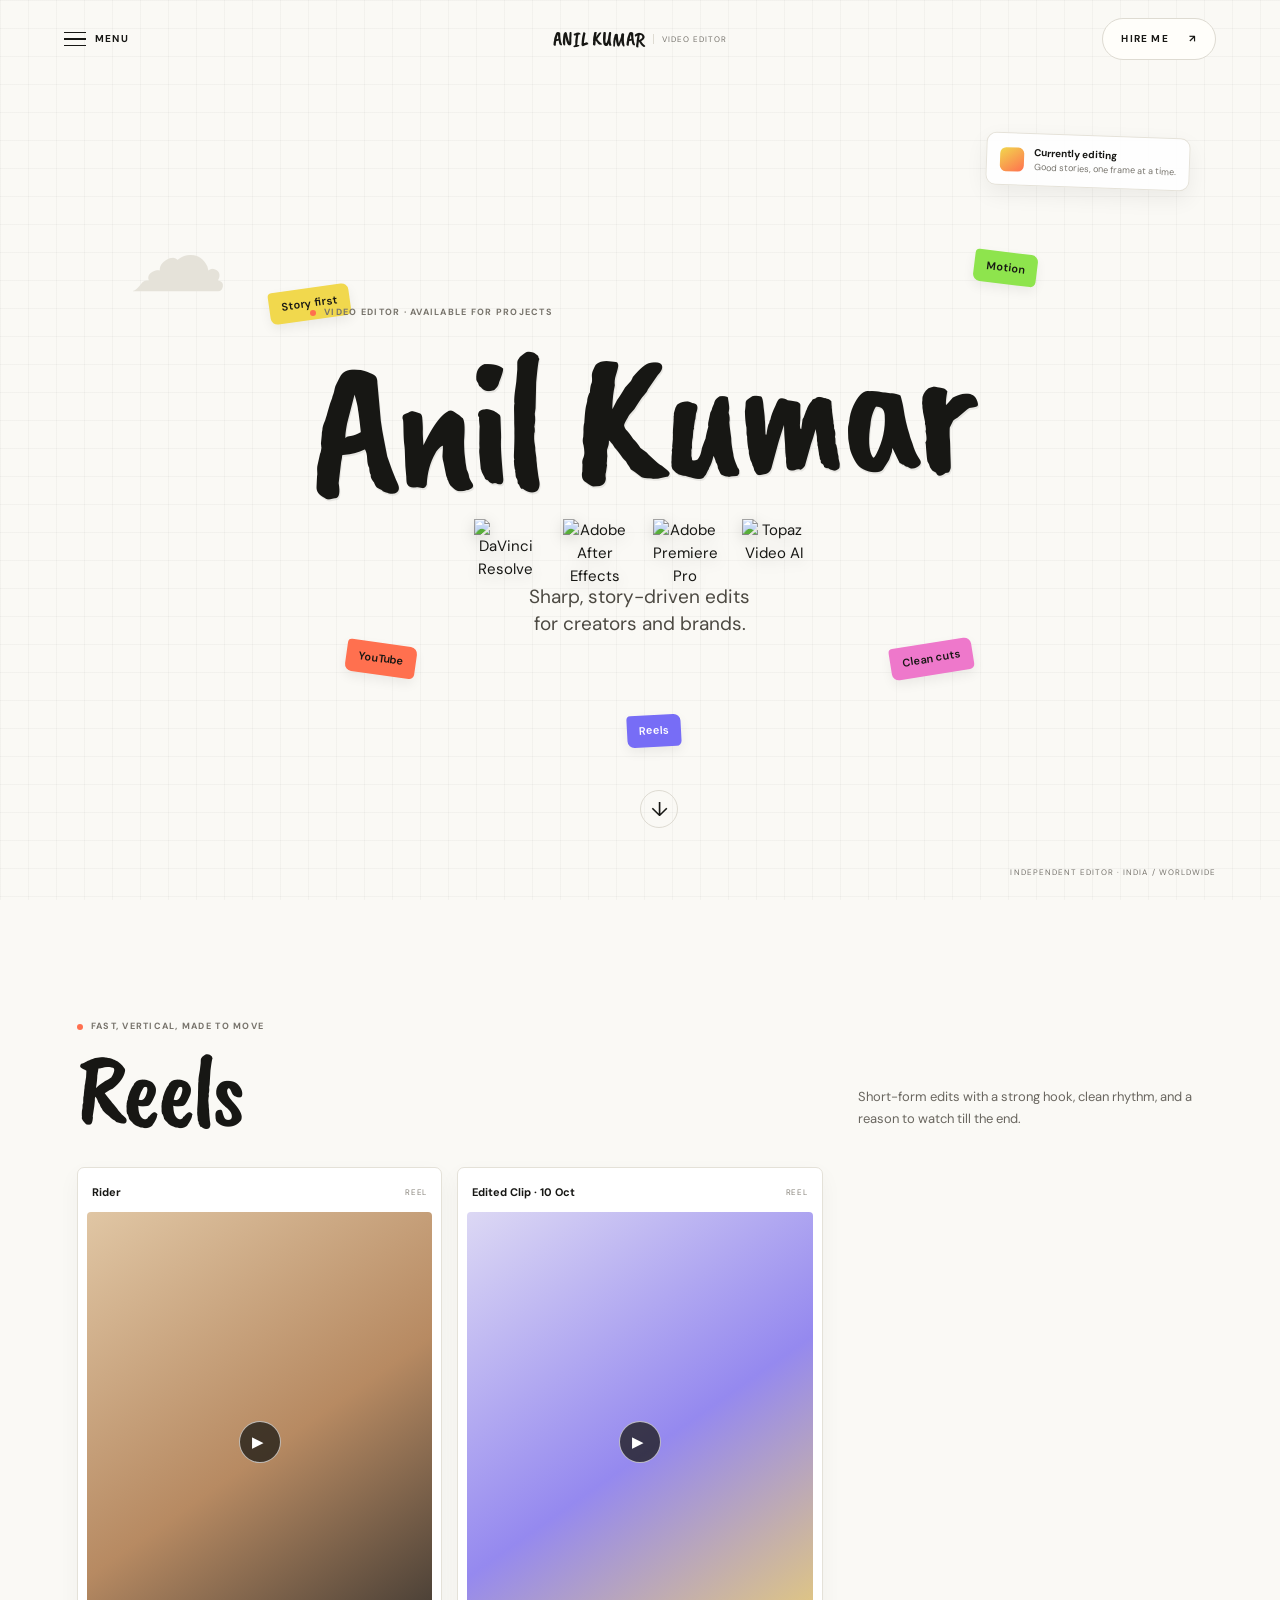
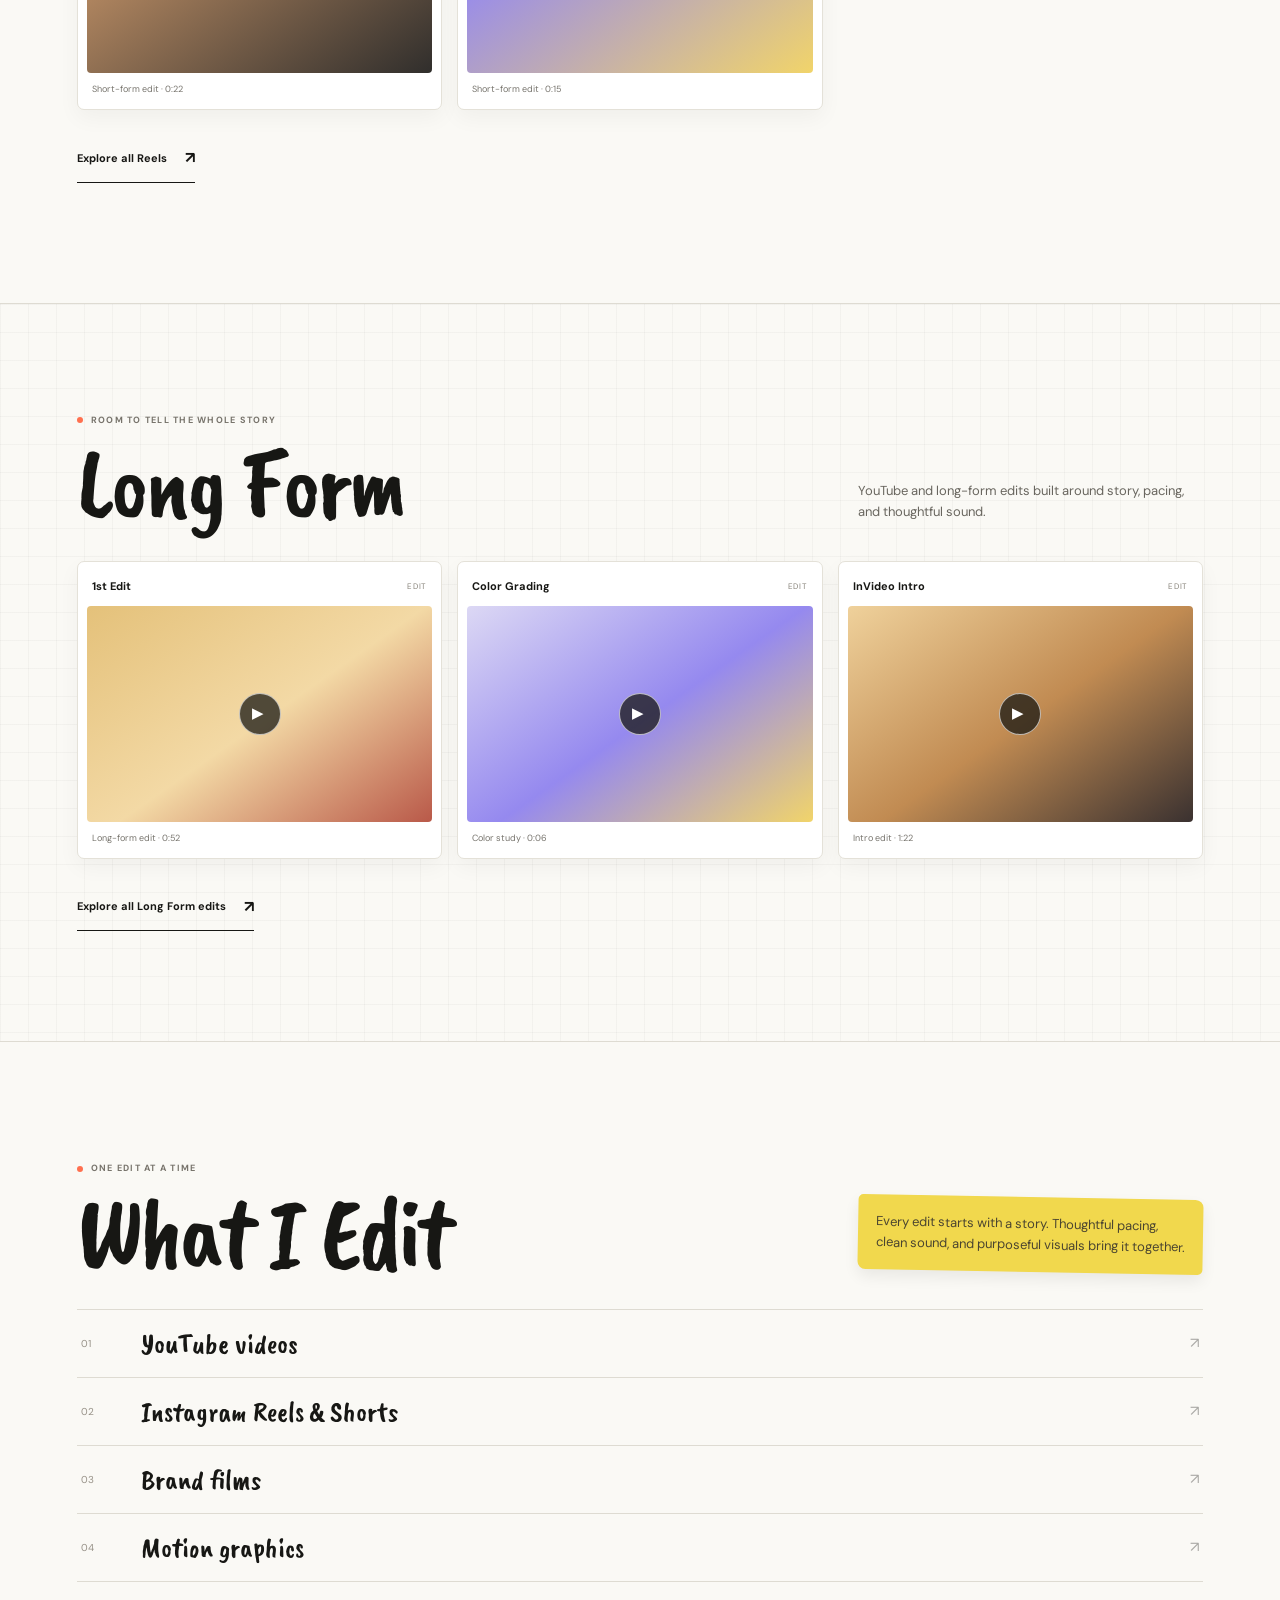
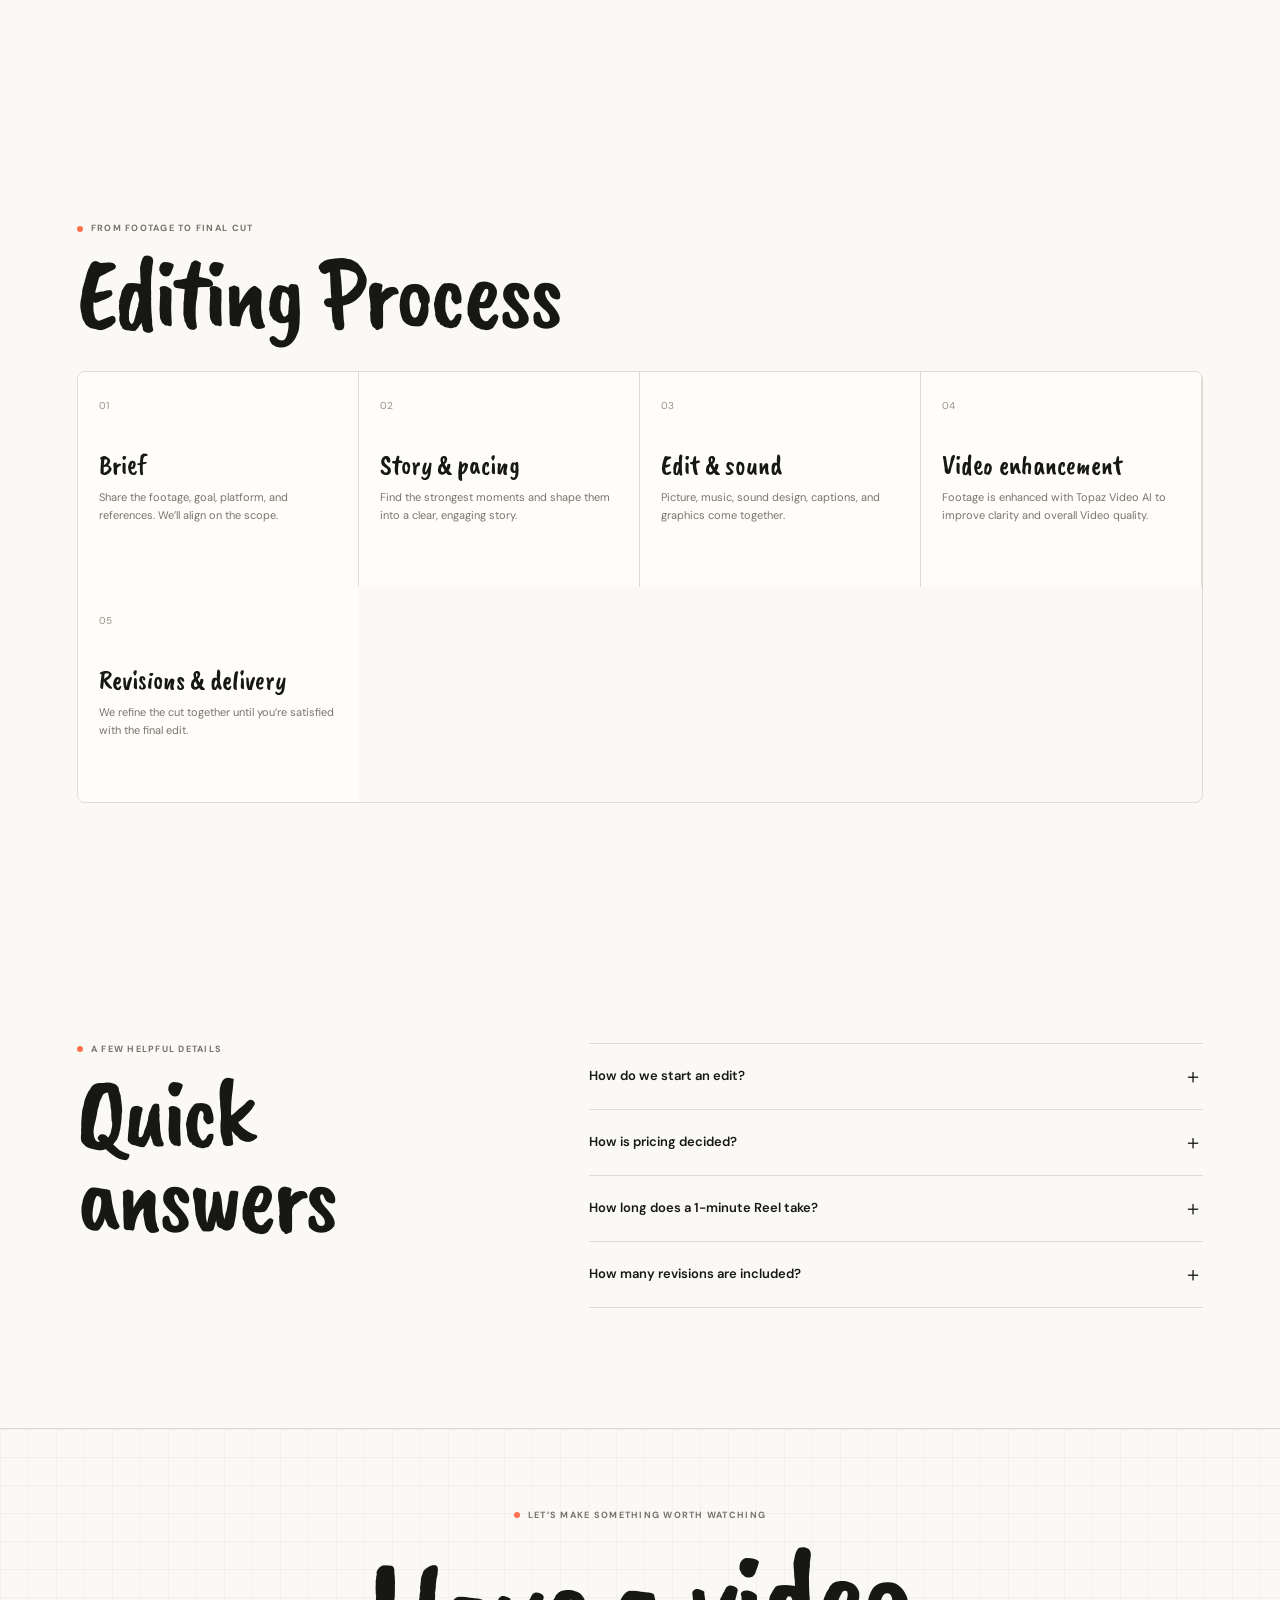
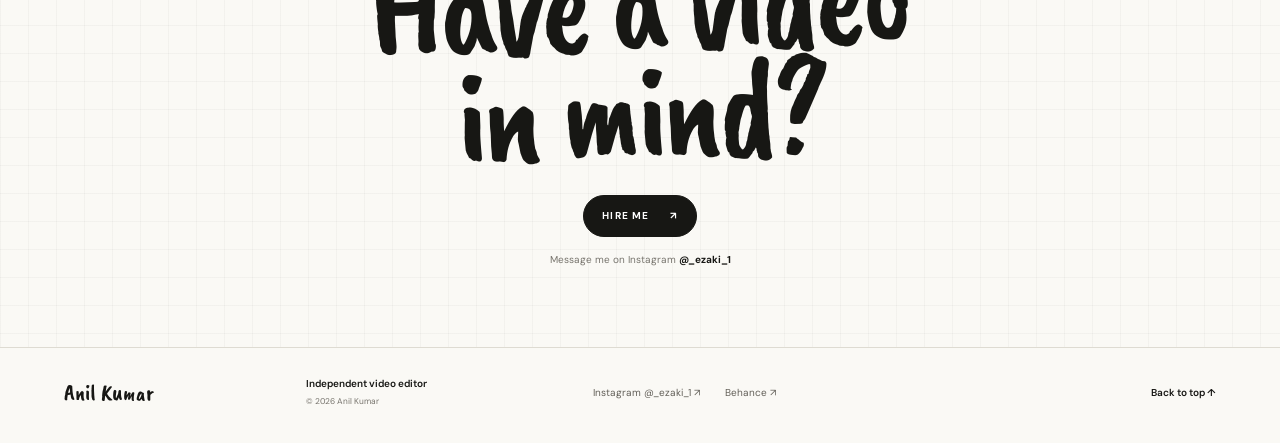
==== index.html @ 11449a8e "Add files via upload" ====
<!doctype html>
<html lang="en">
<head>
  <meta charset="utf-8"><meta name="viewport" content="width=device-width, initial-scale=1">
  <meta name="description" content="Anil Kumar — video editor for Reels and long-form stories.">
  <meta name="theme-color" content="#faf9f5"><title>Anil Kumar — Video Editor</title>
  <link rel="preconnect" href="https://fonts.googleapis.com"><link rel="preconnect" href="https://fonts.gstatic.com" crossorigin>
  <link href="https://fonts.googleapis.com/css2?family=Caveat+Brush&family=DM+Sans:wght@400;500;600;700&display=swap" rel="stylesheet">
  <link rel="stylesheet" href="styles.css"><script defer src="script.js"></script>
</head>
<body data-page="home">
<header class="header"><button class="menu-toggle" aria-label="Open menu" aria-expanded="false" aria-controls="site-menu"><span class="hamb"><i></i><i></i><i></i></span><span>MENU</span></button><a class="brand" href="index.html">ANIL KUMAR<span>VIDEO EDITOR</span></a><a class="hire-button" href="https://instagram.com/_ezaki_1" target="_blank" rel="noreferrer">HIRE ME <span>↗</span></a>
<nav class="menu-panel" id="site-menu" aria-label="Main menu"><a href="index.html">Home <span>↗</span></a><a href="reels.html#pricing">Reels · Work &amp; Pricing <span>↗</span></a><a href="long-form.html#pricing">Long Form · Work &amp; Pricing <span>↗</span></a><a href="#faq">FAQs <span>↗</span></a><a href="#contact">Contact <span>↗</span></a></nav></header>
<main id="top">
<section class="hero grid-paper"><div class="cloud" aria-hidden="true">☁</div><div class="hero-note"><span class="note-dot"></span><div><b>Currently editing</b><small>Good stories, one frame at a time.</small></div></div><span class="sticker yellow s1">Story first</span><span class="sticker green s2">Motion</span><span class="sticker coral s3">YouTube</span><span class="sticker blue s4">Reels</span><span class="sticker pink s5">Clean cuts</span><div class="hero-copy"><p class="eyebrow"><span></span> VIDEO EDITOR · AVAILABLE FOR PROJECTS</p><h1>Anil Kumar</h1><p>Sharp, story-driven edits<br>for creators and brands.</p></div><a class="scroll-cue" href="#reels" aria-label="Scroll to Reels">↓</a><small class="hero-foot">Independent editor · India / Worldwide</small></section>
<section class="section work-section" id="reels"><div class="section-heading"><div><p class="eyebrow"><span></span> FAST, VERTICAL, MADE TO MOVE</p><h2>Reels</h2></div><p>Short-form edits with a strong hook, clean rhythm, and a reason to watch till the end.</p></div><div class="project-grid reel-grid" id="home-reels"></div><a class="text-button" href="reels.html#gallery">Explore all Reels <span>↗</span></a></section>
<section class="long-band grid-paper"><div class="section work-section" id="long-form"><div class="section-heading"><div><p class="eyebrow"><span></span> ROOM TO TELL THE WHOLE STORY</p><h2>Long Form</h2></div><p>YouTube and long-form edits built around story, pacing, and thoughtful sound.</p></div><div class="project-grid long-grid" id="home-long"></div><a class="text-button" href="long-form.html#gallery">Explore all Long Form edits <span>↗</span></a></div></section>
<section class="section services" id="services"><div class="section-heading"><div><p class="eyebrow"><span></span> ONE EDIT AT A TIME</p><h2>What I Edit</h2></div><p class="sticky-note">Every edit starts with a story. Thoughtful pacing, clean sound, and purposeful visuals bring it together.</p></div><div class="service-list"><div><i>01</i><b>YouTube videos</b><span>↗</span></div><div><i>02</i><b>Instagram Reels &amp; Shorts</b><span>↗</span></div><div><i>03</i><b>Brand films</b><span>↗</span></div><div><i>04</i><b>Motion graphics</b><span>↗</span></div></div></section>
<section class="section process"><p class="eyebrow"><span></span> FROM FOOTAGE TO FINAL CUT</p><h2>Editing Process</h2><div class="process-grid"><article><i>01</i><h3>Brief</h3><p>Share the footage, goal, platform, and references. We’ll align on the scope.</p></article><article><i>02</i><h3>Story &amp; pacing</h3><p>Find the strongest moments and shape them into a clear, engaging story.</p></article><article><i>03</i><h3>Edit &amp; sound</h3><p>Picture, music, sound design, captions, and graphics come together.</p></article><article>
  <i>04</i>
  <h3>Video enhancement</h3>
  <p>Footage is enhanced with Topaz Video AI to improve clarity and overall Video quality.</p>
</article><article><i>05</i><h3>Revisions &amp; delivery</h3><p>We refine the cut together until you’re satisfied with the final edit.</p></article></div></section>
<section class="section faq-section" id="faq"><div><p class="eyebrow"><span></span> A FEW HELPFUL DETAILS</p><h2>Quick answers</h2></div><div class="faq-list" id="home-faq"></div></section>
<section class="contact grid-paper" id="contact"><p class="eyebrow"><span></span> LET’S MAKE SOMETHING WORTH WATCHING</p><h2>Have a video<br>in mind?</h2><a class="hire-button dark" href="https://instagram.com/_ezaki_1" target="_blank" rel="noreferrer">HIRE ME <span>↗</span></a><small>Message me on Instagram <a href="https://instagram.com/_ezaki_1" target="_blank" rel="noreferrer">@_ezaki_1</a></small></section>
</main>
<footer class="footer"><a class="footer-name" href="index.html">Anil Kumar</a><p>Independent video editor<br><small>© <span data-year></span> Anil Kumar</small></p><div class="social-links"><a href="https://instagram.com/_ezaki_1" target="_blank" rel="noreferrer">Instagram @_ezaki_1 ↗</a><a href="#contact">Behance ↗</a></div><a class="back-top" href="#top">Back to top ↑</a></footer>
<dialog class="video-dialog" id="video-dialog"><button class="dialog-close" aria-label="Close video">×</button><video controls playsinline></video><p></p></dialog>
</body></html>
---- styles.css ----
/* ---------------------------------------------------------
   Anil Kumar — hand-drawn video editor portfolio
   Change the palette and breakpoints here to restyle the site.
---------------------------------------------------------- */
:root {
  --ink: #171714;
  --paper: #faf9f5;
  --white: #fffefa;
  --muted: #77746d;
  --line: #dedbd2;
  --yellow: #f1d84d;
  --green: #8ee44d;
  --coral: #ff704f;
  --pink: #ee78cb;
  --blue: #776df6;
  --display: "Caveat Brush", "Comic Sans MS", cursive;
  --body: "DM Sans", "Trebuchet MS", sans-serif;
}
* { box-sizing: border-box; }
html { scroll-behavior: smooth; scroll-padding-top: 90px; }
body { margin: 0; color: var(--ink); background: var(--paper); font: 15px/1.55 var(--body); }
a { color: inherit; text-decoration: none; }
button { color: inherit; font: inherit; }
::selection { background: var(--yellow); color: var(--ink); }
.grid-paper {
  background-color: var(--paper);
  background-image: linear-gradient(#302e2809 1px, transparent 1px), linear-gradient(90deg,#302e2809 1px,transparent 1px);
  background-size: 28px 28px;
}

/* Header and the one-click menu */
.header {
  position: absolute; z-index: 20; top: 0; left: 0; width: 100%; height: 78px;
  padding: 0 5vw; display: grid; grid-template-columns: 1fr 1fr 1fr; align-items: center;
}
.menu-toggle { justify-self: start; display: inline-flex; align-items: center; gap: 9px; padding: 10px 0; border: 0; background: transparent; cursor: pointer; font-size: 10px; font-weight: 700; letter-spacing: .12em; }
.hamb { width: 22px; display: flex; flex-direction: column; gap: 5px; }
.hamb i { display: block; height: 1.5px; width: 100%; background: var(--ink); transition: transform .2s, width .2s; }
.menu-toggle[aria-expanded="true"] .hamb i:first-child { transform: translateY(6.5px) rotate(45deg); }
.menu-toggle[aria-expanded="true"] .hamb i:nth-child(2) { opacity: 0; }
.menu-toggle[aria-expanded="true"] .hamb i:last-child { transform: translateY(-6.5px) rotate(-45deg); }
.brand { justify-self: center; display: flex; align-items: center; gap: 8px; font: 20px var(--display); white-space: nowrap; }
.brand span { padding-left: 8px; border-left: 1px solid var(--line); font: 8px var(--body); letter-spacing: .13em; color: var(--muted); }
.hire-button { justify-self: end; display: inline-flex; align-items: center; gap: 20px; padding: 12px 18px; border-radius: 100px; background: var(--white); border: 1px solid var(--line); font-size: 10px; font-weight: 700; letter-spacing: .12em; transition: background .2s, color .2s, transform .2s; }
.hire-button:hover { transform: translateY(-2px); background: var(--ink); color: white; }
.hire-button.dark { background: var(--ink); color: white; border-color: var(--ink); }
.hire-button.dark:hover { background: #3a3934; }
.menu-panel { position: absolute; top: 65px; left: 5vw; width: min(350px, 90vw); padding: 10px; display: none; background: var(--white); border: 1px solid var(--line); border-radius: 10px; box-shadow: 0 18px 50px #17171424; }
.menu-panel.is-open { display: block; animation: menu-in .18s ease-out; }
.menu-panel a { padding: 16px 13px; display: flex; justify-content: space-between; align-items: center; border-bottom: 1px solid #ece9e1; font-size: 13px; font-weight: 600; }
.menu-panel a:last-child { border-bottom: 0; }
.menu-panel a:hover { background: #f4f1e8; }
.menu-panel a span { color: var(--muted); }
@keyframes menu-in { from { opacity: 0; transform: translateY(-6px); } to { opacity: 1; transform: translateY(0); } }

/* Home hero */
.hero { min-height: max(720px, 100svh); padding: 120px 5vw 76px; display: grid; place-items: center; position: relative; overflow: hidden; text-align: center; }
.hero-copy { position: relative; z-index: 2; }
.eyebrow { margin: 0 0 15px; display: flex; align-items: center; gap: 8px; color: #77736b; font-size: 9px; line-height: 1.5; font-weight: 700; letter-spacing: .14em; }
.eyebrow span { width: 6px; height: 6px; display: inline-block; flex: 0 0 6px; border-radius: 50%; background: var(--coral); }
.hero h1 { margin: 20px 0 25px; font: clamp(84px, 15vw, 200px)/.8 var(--display); letter-spacing: -.045em; transform: rotate(-2deg); text-shadow: 1px 2px #00000012; }
.hero-copy > p:last-child { margin: 0; color: #4c4942; font-size: clamp(15px, 1.6vw, 19px); line-height: 1.45; }
.hero-note { position: absolute; top: 15%; right: 7%; display: flex; align-items: center; gap: 10px; padding: 11px 13px; background: #ffffffdf; border: 1px solid #e5e2d9; border-radius: 10px; box-shadow: 0 8px 22px #00000010; transform: rotate(2deg); text-align: left; }
.hero-note b,.hero-note small { display: block; }
.hero-note b { font-size: 10px; }
.hero-note small { color: var(--muted); font-size: 9px; }
.note-dot { width: 24px; height: 24px; border-radius: 6px; background: linear-gradient(145deg,var(--yellow),var(--coral)); }
.cloud { position: absolute; top: 20%; left: 10%; color: #e5e2d9; font-size: 100px; }
.sticker { position: absolute; z-index: 1; padding: 7px 12px 8px; border-radius: 4px 7px 5px; box-shadow: 0 5px 12px #00000010; font-size: 11px; font-weight: 600; animation: float 4s ease-in-out infinite; }
.sticker.yellow { background: var(--yellow); left: 21%; top: 32%; transform: rotate(-8deg); }
.sticker.green { background: var(--green); right: 19%; top: 28%; transform: rotate(7deg); animation-delay: -.9s; }
.sticker.coral { background: var(--coral); left: 27%; bottom: 25%; transform: rotate(8deg); animation-delay: -1.5s; }
.sticker.blue { background: var(--blue); color: white; left: 49%; bottom: 17%; transform: rotate(-3deg); animation-delay: -2s; }
.sticker.pink { background: var(--pink); right: 24%; bottom: 25%; transform: rotate(-9deg); animation-delay: -.4s; }
@keyframes float { 0%,100% { translate: 0 0; } 50% { translate: 0 -7px; } }
.scroll-cue { position: absolute; bottom: 8%; left: 50%; width: 38px; height: 38px; display: grid; place-items: center; border: 1px solid var(--line); border-radius: 50%; font-size: 20px; transition: transform .2s, background .2s; }
.scroll-cue:hover { transform: translateY(4px); background: white; }
.hero-foot { position: absolute; right: 5vw; bottom: 22px; color: var(--muted); font-size: 8px; letter-spacing: .13em; text-transform: uppercase; }

/* Work cards, galleries, and section headings */
.section { width: min(1280px, 88vw); margin-inline: auto; padding: 120px 0; }
.section-heading { display: flex; align-items: end; justify-content: space-between; gap: 36px; margin-bottom: 35px; }
.section-heading h2,.section > h2,.faq-section h2,.pricing h2,.contact h2 { margin: 0; font: clamp(56px, 8.5vw, 102px)/.82 var(--display); letter-spacing: -.04em; }
.section-heading > p { max-width: 345px; margin: 0 0 3px; color: #69665f; font-size: 13px; line-height: 1.65; }
.section-heading code { font-size: .88em; }
.project-grid { display: grid; grid-template-columns: repeat(3,minmax(0,1fr)); gap: 15px; }
.project-card { min-width: 0; padding: 9px; background: white; border: 1px solid #e4e1d8; border-radius: 7px; box-shadow: 0 8px 22px #0000000b; transition: transform .28s ease, box-shadow .28s ease; }
.project-card:hover { transform: translateY(-6px) rotate(-.25deg); box-shadow: 0 17px 32px #0000001c; }
.project-meta,.project-caption { display: flex; align-items: center; justify-content: space-between; gap: 9px; padding: 7px 5px 11px; }
.project-meta b { font-size: 11px; }
.project-meta span { color: #87837a; font-size: 8px; letter-spacing: .1em; }
.project-poster { position: relative; overflow: hidden; isolation: isolate; display: grid; place-items: center; border-radius: 4px; background: var(--poster-bg); }
.project-poster.portrait { aspect-ratio: 9/12; }
.project-poster.landscape { aspect-ratio: 16/10; }
.poster-orb { position: absolute; top: 10%; right: -5%; width: 58%; aspect-ratio: 1; border-radius: 50%; background: var(--poster-accent); opacity: .92; }
.poster-orb::after { content: ""; position: absolute; top: 63%; left: -48%; width: 72%; height: 96%; border-radius: 50%; background: inherit; }
.poster-stripe { position: absolute; top: 50%; left: -15%; width: 135%; height: 17%; background: var(--poster-dark); opacity: .85; transform: rotate(-24deg); }
.poster-title { position: relative; z-index: 1; padding: 10px; color: white; text-align: center; font: clamp(22px, 3vw, 40px)/.9 var(--display); text-shadow: 0 2px 15px #0007; transform: rotate(-7deg); }
.poster-hint { position: absolute; bottom: 12px; left: 12px; z-index: 2; padding: 5px 7px; background: #fffdf0e8; font-size: 8px; letter-spacing: .08em; }
.project-image,.project-video { position: absolute; inset: 0; width: 100%; height: 100%; object-fit: cover; }
.play-button { position: absolute; z-index: 3; width: 42px; height: 42px; display: grid; place-items: center; padding-left: 2px; border: 1px solid #ffffffa8; border-radius: 50%; background: #171714bd; color: white; cursor: pointer; transition: background .2s, transform .2s; }
.play-button:hover { background: var(--coral); transform: scale(1.08); }
.project-caption { padding: 10px 5px 3px; color: var(--muted); font-size: 9px; }
.project-caption b { color: #5c584f; font-size: 8px; letter-spacing: .08em; }
.text-button { margin-top: 25px; display: inline-flex; align-items: center; gap: 18px; padding: 11px 0; border-bottom: 1px solid var(--ink); font-size: 11px; font-weight: 700; }
.text-button span { font-size: 16px; transition: transform .2s; }
.text-button:hover span { transform: translate(3px,-3px); }
.long-band { border-block: 1px solid var(--line); }
.long-band .section { padding-top: 110px; padding-bottom: 110px; }

/* Services, process, and FAQs */
.services .sticky-note { width: min(360px, 42%); padding: 16px 18px; border-radius: 5px 8px 5px; background: var(--yellow); color: #4b4530; box-shadow: 0 7px 15px #00000012; transform: rotate(1deg); }
.service-list > div { display: grid; grid-template-columns: 46px 1fr 24px; align-items: center; gap: 14px; padding: 19px 4px; border-top: 1px solid var(--line); transition: padding .2s, background .2s; }
.service-list > div:last-child { border-bottom: 1px solid var(--line); }
.service-list > div:hover { padding-inline: 14px; background: #f2f0e9; }
.service-list i,.process-grid article > i { color: #969187; font-size: 10px; font-style: normal; }
.service-list b { font: 29px/1 var(--display); }
.service-list span { justify-self: end; opacity: .35; }
.process > h2 { margin-bottom: 36px; }
.process-grid { display: grid; grid-template-columns: repeat(4,1fr); overflow: hidden; border: 1px solid var(--line); border-radius: 8px; }
.process-grid article { min-height: 215px; padding: 21px; background: #fffdf9; border-right: 1px solid var(--line); }
.process-grid article:last-child { border-right: 0; }
.process-grid h3 { margin: 36px 0 9px; font: 27px/1 var(--display); }
.process-grid p { margin: 0; color: var(--muted); font-size: 11px; line-height: 1.65; }
.faq-section { display: grid; grid-template-columns: .8fr 1.2fr; gap: 8vw; }
.faq-list details { border-top: 1px solid var(--line); }
.faq-list details:last-child { border-bottom: 1px solid var(--line); }
.faq-list summary { min-height: 62px; display: flex; align-items: center; justify-content: space-between; gap: 20px; padding: 17px 0; list-style: none; cursor: pointer; font-size: 13px; font-weight: 600; }
.faq-list summary::-webkit-details-marker { display: none; }
.faq-list summary span { font-size: 20px; font-weight: 400; transition: transform .2s; }
.faq-list details[open] summary span { transform: rotate(45deg); }
.faq-list details p { max-width: 580px; margin: -2px 30px 20px 0; color: var(--muted); font-size: 12px; line-height: 1.7; }

/* Dedicated Reels and Long Form pages */
.detail-hero { min-height: 490px; padding: 145px 6vw 85px; display: flex; flex-direction: column; align-items: center; justify-content: center; text-align: center; border-bottom: 1px solid var(--line); }
.detail-hero .eyebrow { justify-content: center; }
.detail-hero h1 { margin: 8px 0 15px; font: clamp(80px, 13vw, 150px)/.84 var(--display); letter-spacing: -.04em; transform: rotate(-2deg); }
.detail-hero > p:not(.eyebrow) { max-width: 520px; margin: 0; color: #615e57; font-size: 15px; }
.detail-tags { display: flex; flex-wrap: wrap; justify-content: center; gap: 8px; margin-top: 23px; }
.detail-tags span { padding: 6px 11px; border: 1px solid var(--line); border-radius: 100px; background: #ffffffa6; font-size: 9px; }
.gallery-section { padding-top: 95px; padding-bottom: 110px; }
.gallery-grid { row-gap: 18px; }
.gallery-grid .project-poster.portrait { aspect-ratio: 9/13; }
.gallery-grid.long-gallery .project-poster.landscape { aspect-ratio: 16/9; }
.pricing { padding: 100px 6vw 110px; border-block: 1px solid var(--line); }
.pricing-inner { width: min(1000px, 100%); margin: auto; }
.pricing h2 { max-width: 760px; margin: 0 0 23px; }
.pricing-lead { max-width: 740px; margin: 0; color: #5e5b54; font-size: clamp(14px, 1.5vw, 17px); line-height: 1.75; }
.pricing-facts { display: grid; grid-template-columns: repeat(3,1fr); gap: 12px; margin: 34px 0; }
.pricing-facts article { min-height: 145px; padding: 17px; background: #fffdf7; border: 1px solid var(--line); border-radius: 6px; }
.pricing-facts article > span { display: block; margin-bottom: 13px; color: var(--muted); font-size: 8px; letter-spacing: .13em; }
.pricing-facts b { display: block; font: 22px/1.1 var(--display); }
.pricing-facts p { margin: 8px 0 0; color: var(--muted); font-size: 10px; line-height: 1.6; }

/* Contact and footer */
.contact { min-height: 480px; width: 100%; padding: 80px 20px; display: flex; flex-direction: column; align-items: center; justify-content: center; text-align: center; border-top: 1px solid var(--line); }
.contact .eyebrow { justify-content: center; }
.contact h2 { margin: 12px 0 31px; font-size: clamp(76px, 11vw, 138px); line-height: .78; transform: rotate(-2deg); }
.contact > small { margin-top: 15px; color: var(--muted); font-size: 10px; }
.contact > small a { color: var(--ink); font-weight: 700; }
.footer { padding: 28px 5vw 34px; display: grid; grid-template-columns: 1fr 1.2fr 1.7fr 1fr; align-items: center; gap: 18px; border-top: 1px solid var(--line); }
.footer-name { font: 23px var(--display); }
.footer p { margin: 0; font-size: 10px; font-weight: 600; line-height: 1.65; }
.footer p small { color: var(--muted); font-weight: 400; }
.social-links { display: flex; flex-wrap: wrap; gap: 16px 25px; color: #625f58; font-size: 10px; }
.back-top { justify-self: end; font-size: 10px; font-weight: 600; }
.social-links a:hover,.back-top:hover { text-decoration: underline; }
.video-dialog { width: min(900px,92vw); padding: 45px 18px 16px; border: 1px solid #48463f; border-radius: 9px; background: #141412; color: white; box-shadow: 0 20px 80px #0007; }
.video-dialog::backdrop { background: #161613c9; backdrop-filter: blur(6px); }
.video-dialog video { display: block; width: 100%; max-height: 72vh; background: #000; }
.video-dialog p { margin: 13px 0 0; font-size: 11px; }
.dialog-close { position: absolute; top: 7px; right: 14px; padding: 0; border: 0; background: none; color: white; font-size: 27px; cursor: pointer; }

@media (prefers-reduced-motion: reduce) {
  *,*::before,*::after { scroll-behavior: auto !important; animation-duration: .01ms !important; transition-duration: .01ms !important; }
}
@media (max-width: 900px) {
  .header { padding-inline: 4vw; }
  .section { width: 90vw; padding: 95px 0; }
  .section-heading { align-items: flex-start; flex-direction: column; gap: 17px; }
  .section-heading > p { max-width: 520px; }
  .process-grid { grid-template-columns: repeat(2,1fr); }
  .process-grid article { min-height: 190px; border-bottom: 1px solid var(--line); }
  .process-grid article:nth-child(2) { border-right: 0; }
  .process-grid article:nth-child(n+3) { border-bottom: 0; }
  .faq-section { grid-template-columns: 1fr; gap: 33px; }
  .footer { grid-template-columns: 1fr 1fr; row-gap: 18px; }
  .social-links { grid-column: 1; grid-row: 3; }
  .back-top { grid-column: 2; grid-row: 1; }
  .gallery-grid { grid-template-columns: repeat(2,minmax(0,1fr)); }
}
@media (max-width: 600px) {
  html { scroll-padding-top: 74px; }
  .header { height: 68px; padding-inline: 5vw; grid-template-columns: 1fr auto 1fr; }
  .menu-toggle { gap: 7px; font-size: 9px; }
  .hamb { width: 19px; gap: 4px; }
  .brand { gap: 5px; font-size: 16px; }
  .brand span { font-size: 6px; padding-left: 5px; }
  .hire-button { gap: 9px; padding: 10px 12px; font-size: 8px; }
  .menu-panel { top: 59px; left: 4vw; width: min(340px,92vw); }
  .hero { min-height: 730px; padding-top: 112px; }
  .hero h1 { font-size: clamp(72px,19vw,120px); margin: 20px 0; }
  .hero-copy > p:last-child { max-width: 310px; margin-inline: auto; font-size: 14px; }
  .hero-note { top: 12%; right: 3%; transform: scale(.82) rotate(2deg); transform-origin: top right; }
  .cloud { top: 21%; left: 2%; font-size: 67px; }
  .sticker { padding: 6px 9px; font-size: 9px; }
  .sticker.yellow { left: 7%; top: 31%; }
  .sticker.green { right: 7%; top: 28%; }
  .sticker.coral { left: 8%; bottom: 25%; }
  .sticker.blue { left: 47%; bottom: 16%; }
  .sticker.pink { right: 8%; bottom: 25%; }
  .hero-foot { left: 0; right: 0; text-align: center; font-size: 7px; }
  .section { width: 88vw; padding: 78px 0; }
  .section-heading { margin-bottom: 25px; }
  .section-heading h2,.section > h2,.faq-section h2,.pricing h2 { font-size: 68px; }
  .section-heading > p { font-size: 12px; }
  .project-grid,.gallery-grid { grid-template-columns: 1fr; gap: 14px; }
  .project-poster.portrait,.gallery-grid .project-poster.portrait { aspect-ratio: 9/11; }
  .project-poster.landscape,.gallery-grid.long-gallery .project-poster.landscape { aspect-ratio: 16/10; }
  .poster-title { font-size: 37px; }
  .long-band .section { padding-block: 78px; }
  .services .sticky-note { width: min(360px,95%); align-self: flex-end; font-size: 11px; }
  .service-list > div { grid-template-columns: 28px 1fr 20px; gap: 10px; padding: 17px 2px; }
  .service-list b { font-size: 25px; }
  .process-grid { grid-template-columns: 1fr; }
  .process-grid article { min-height: 165px; padding: 18px; border-right: 0 !important; border-bottom: 1px solid var(--line) !important; }
  .process-grid article:last-child { border-bottom: 0 !important; }
  .process-grid h3 { margin-top: 20px; }
  .faq-section { gap: 28px; }
  .faq-list summary { min-height: 58px; font-size: 12px; }
  .detail-hero { min-height: 430px; padding: 120px 6vw 70px; }
  .detail-hero h1 { font-size: clamp(76px,18vw,112px); }
  .detail-hero > p:not(.eyebrow) { max-width: 330px; font-size: 13px; }
  .gallery-section { padding-block: 74px; }
  .pricing { padding: 76px 6vw; }
  .pricing-lead { font-size: 13px; }
  .pricing-facts { grid-template-columns: 1fr; gap: 9px; margin: 25px 0; }
  .pricing-facts article { min-height: auto; }
  .contact { min-height: 410px; }
  .contact h2 { font-size: 85px; }
  .contact .eyebrow { max-width: 300px; justify-content: center; text-align: center; font-size: 8px; }
  .footer { padding: 25px 6vw; gap: 14px 8px; }
  .footer-name { font-size: 20px; }
  .footer p { font-size: 9px; }
  .social-links { grid-column: 1 / -1; grid-row: 3; gap: 17px; }
  .back-top { grid-column: 2; grid-row: 1; font-size: 9px; }
}
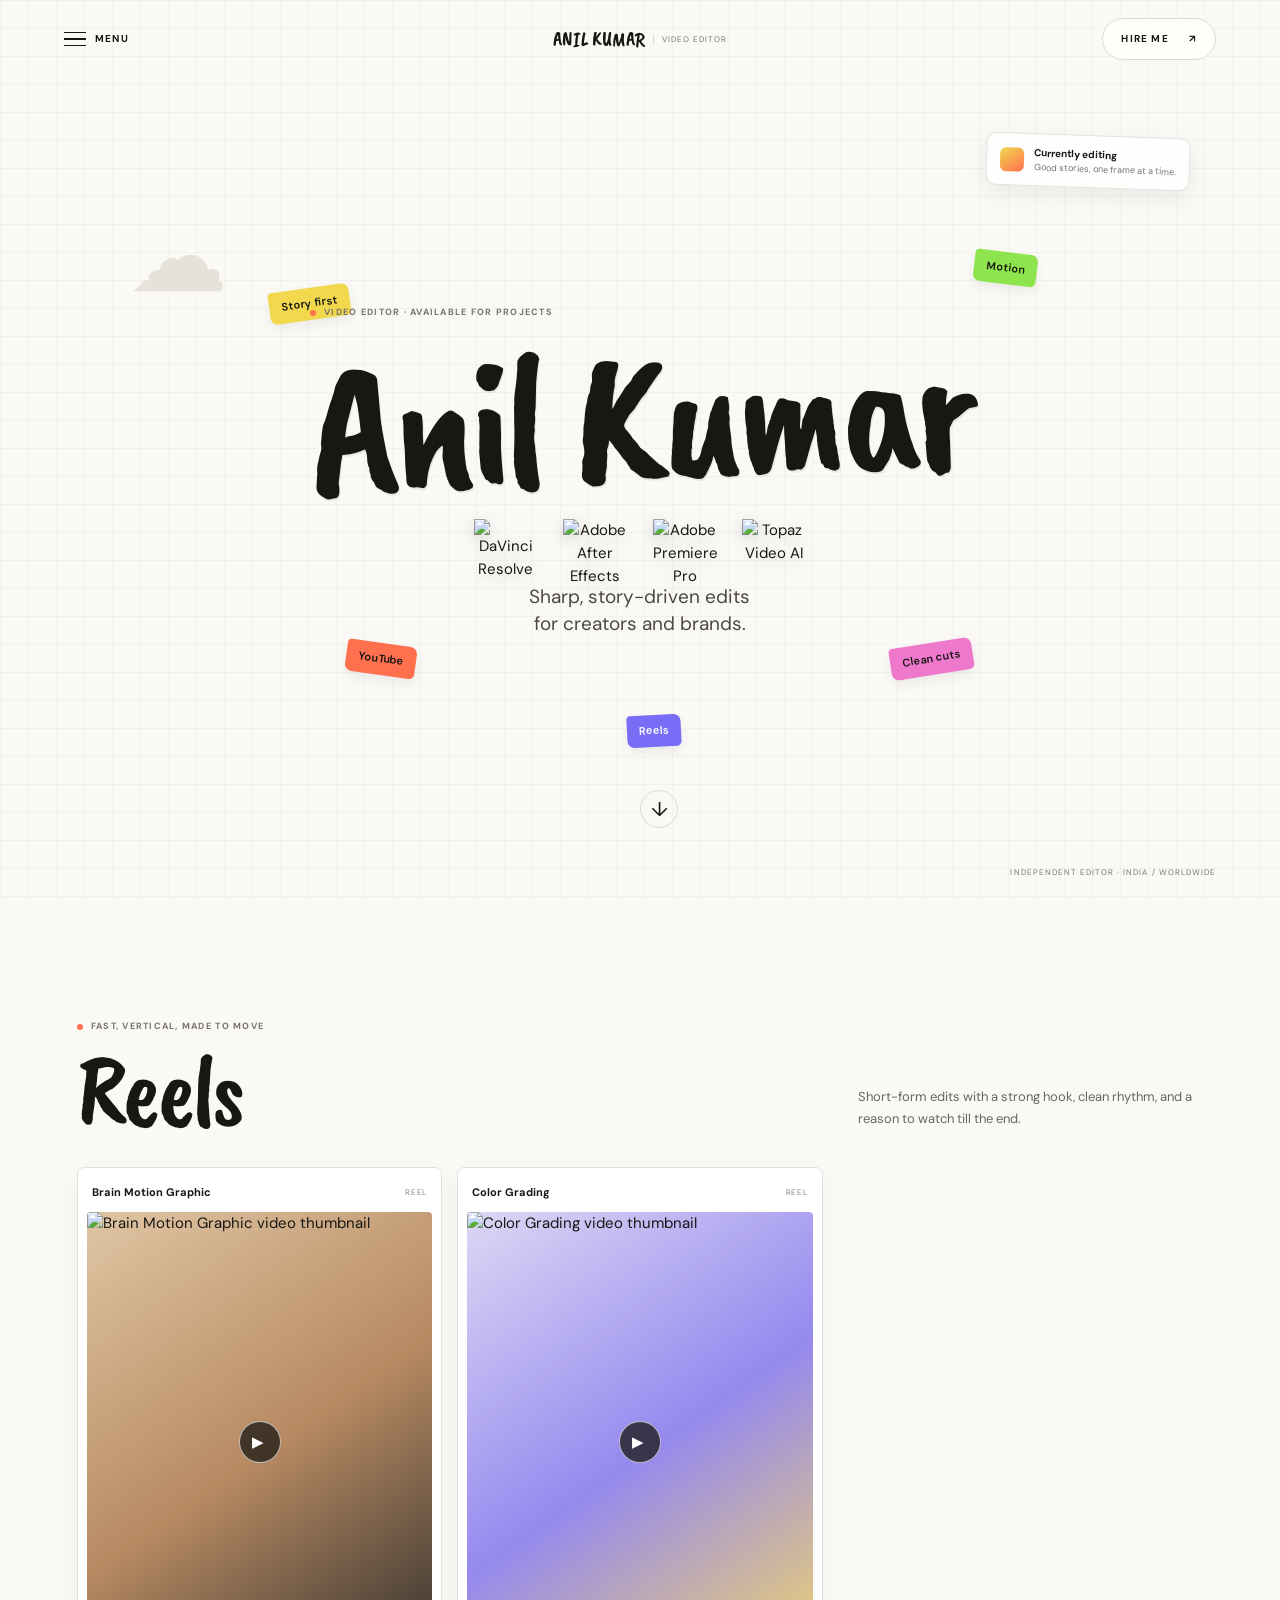
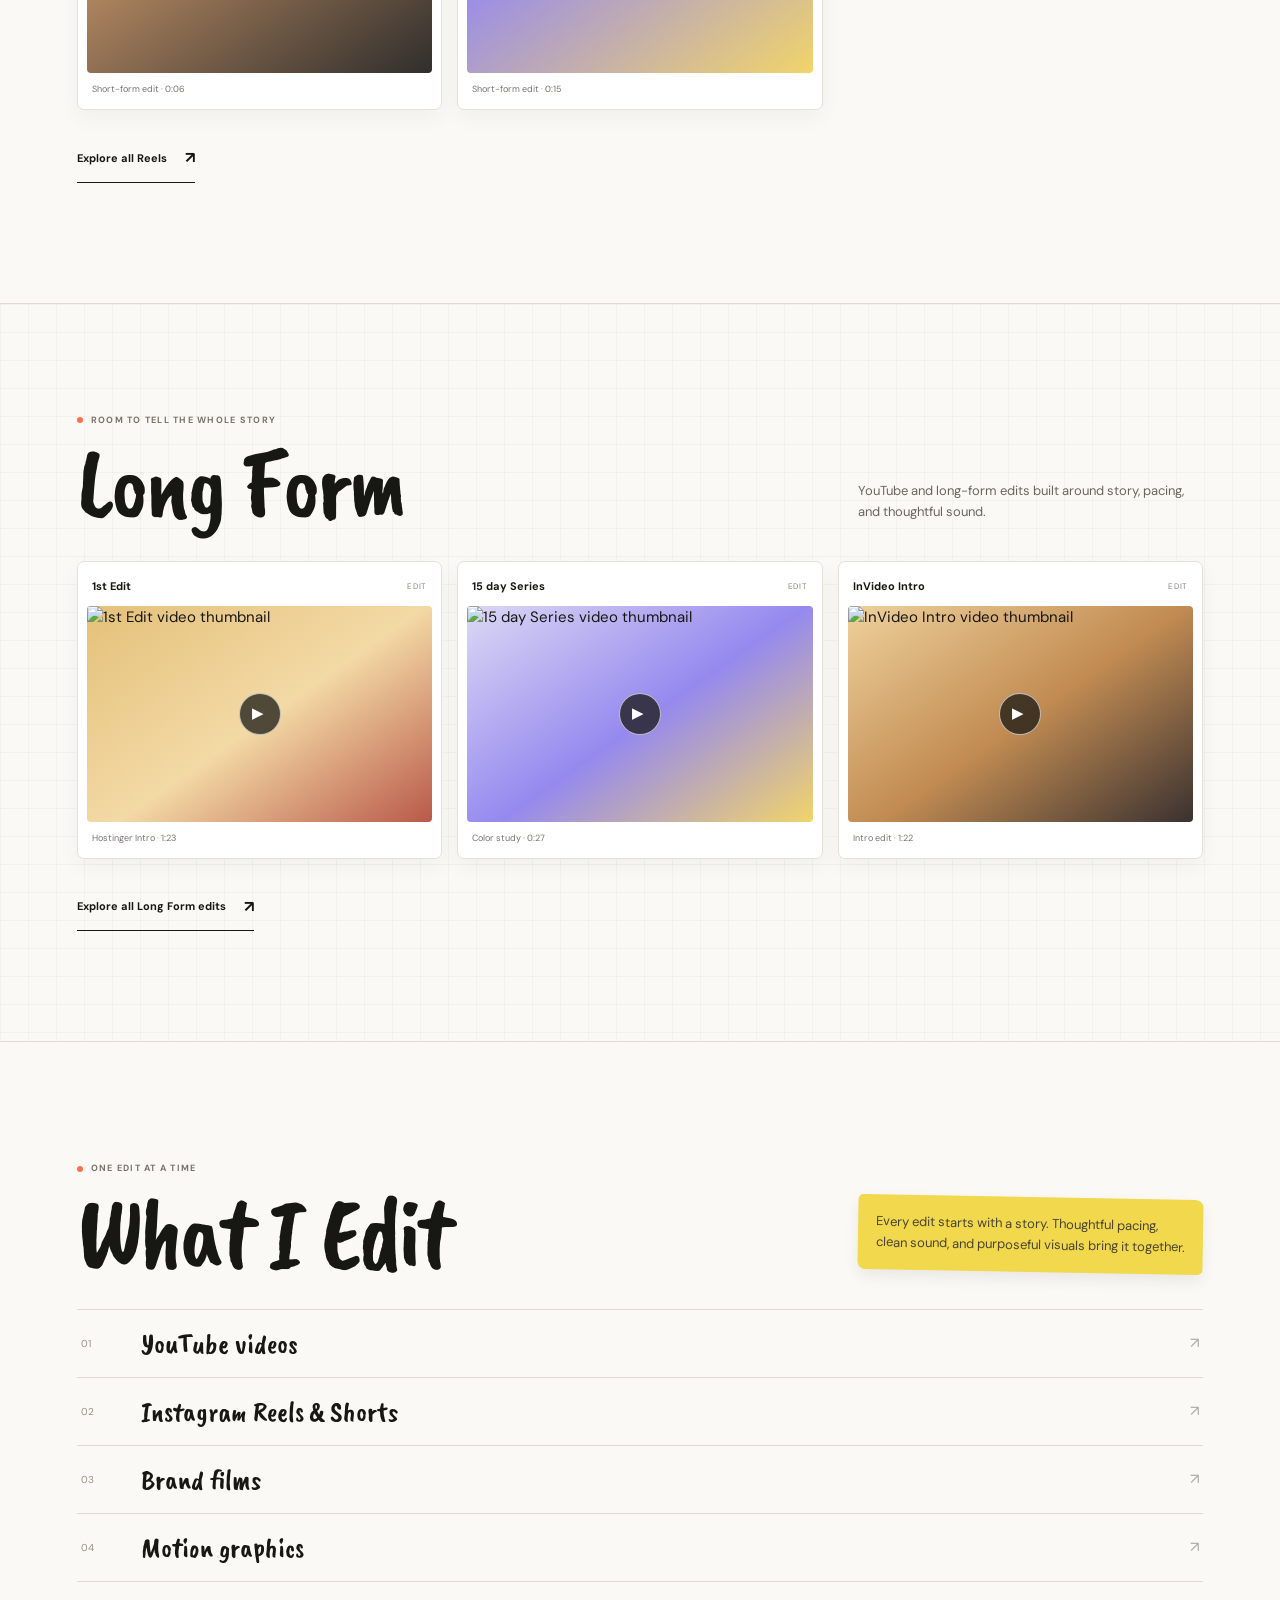
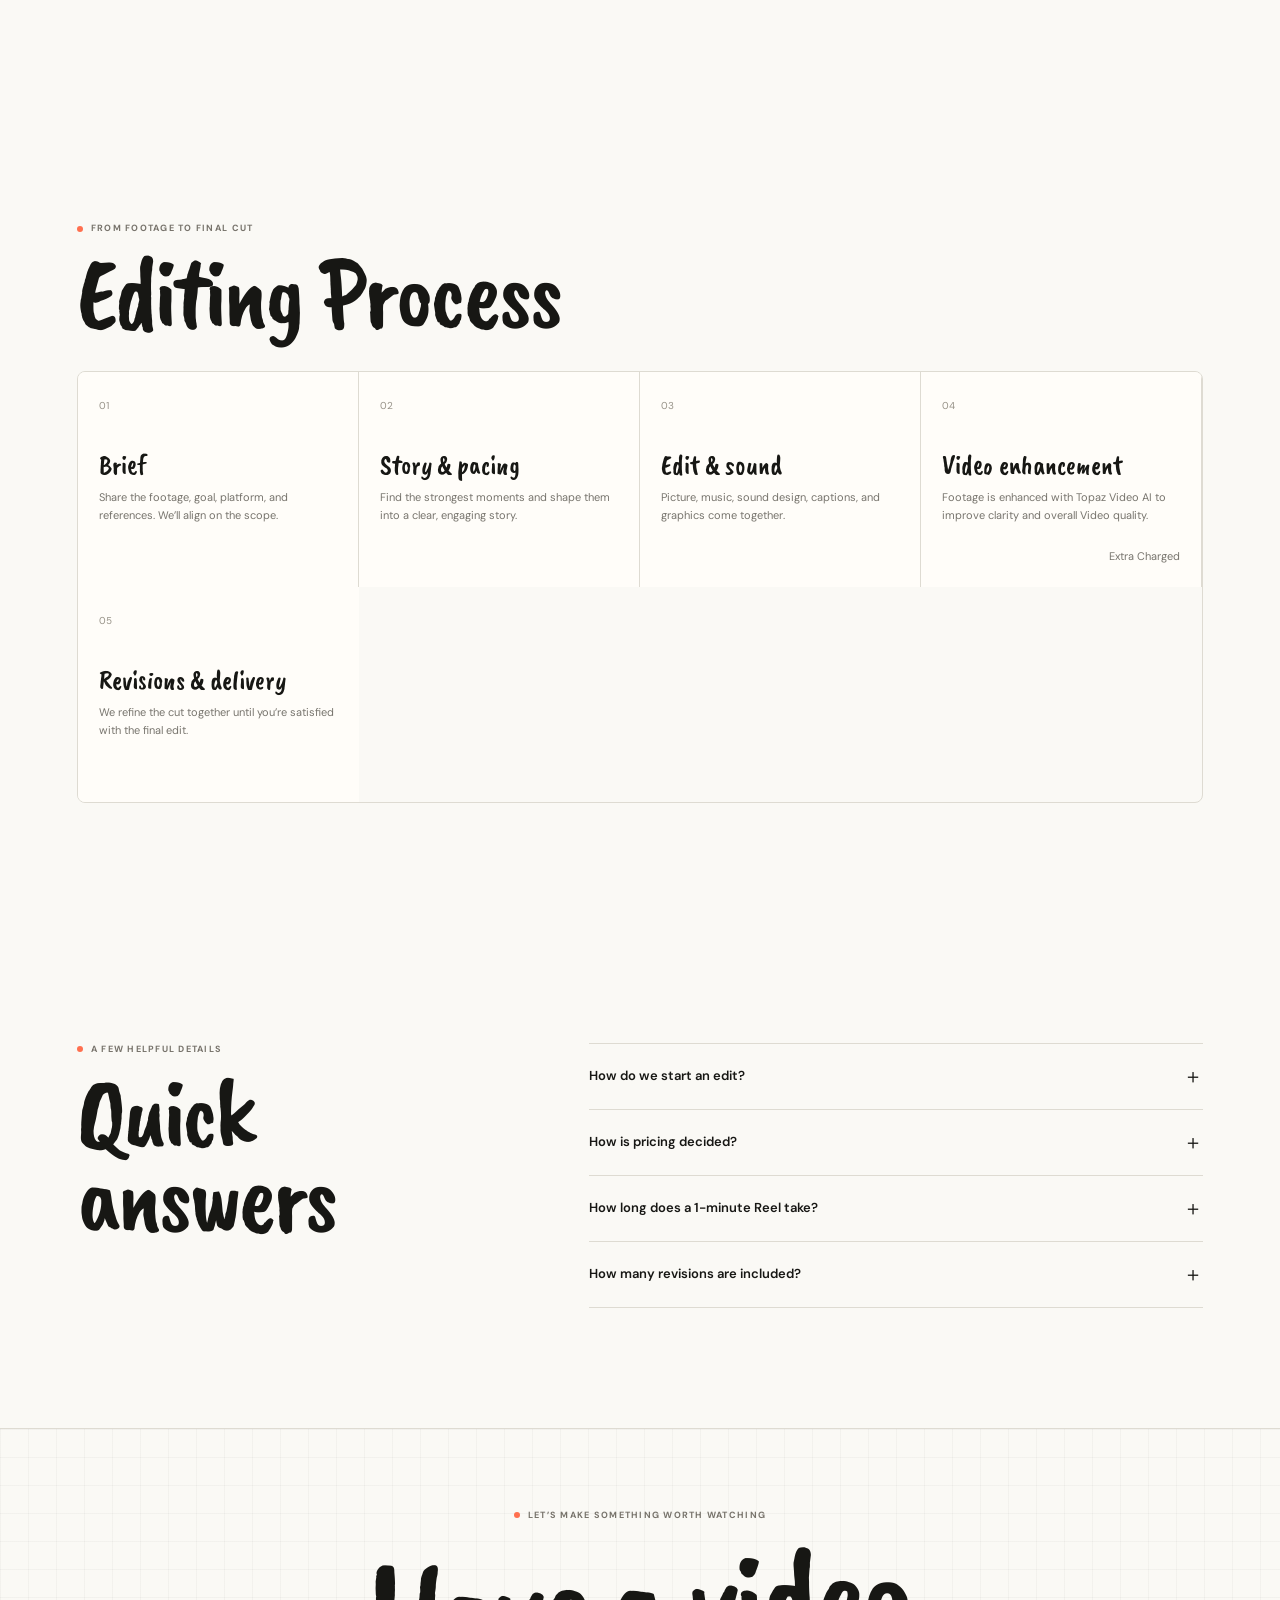
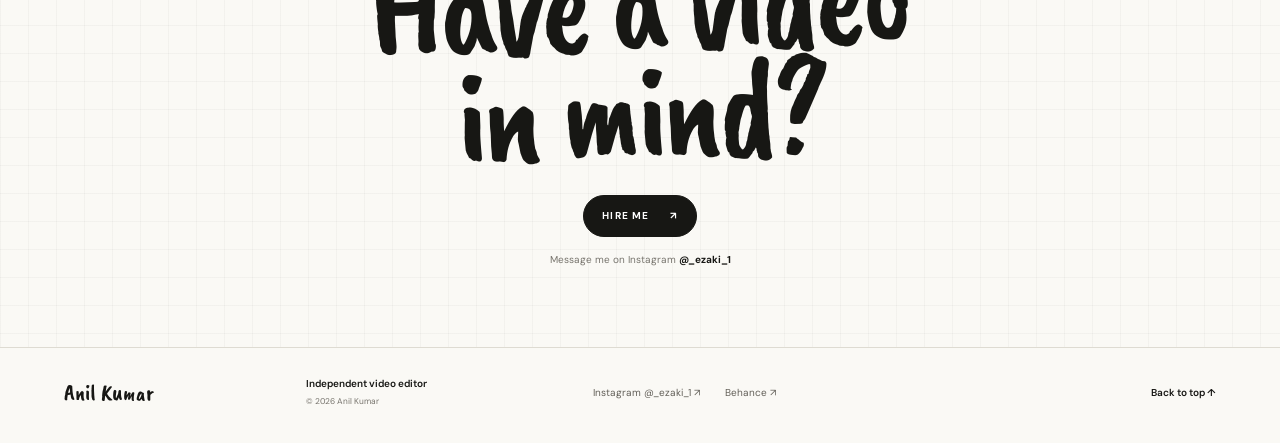
==== commit e9299dda: "Add files via upload" ====
--- a/index.html
+++ b/index.html
@@ -16,10 +16,11 @@
 <section class="section work-section" id="reels"><div class="section-heading"><div><p class="eyebrow"><span></span> FAST, VERTICAL, MADE TO MOVE</p><h2>Reels</h2></div><p>Short-form edits with a strong hook, clean rhythm, and a reason to watch till the end.</p></div><div class="project-grid reel-grid" id="home-reels"></div><a class="text-button" href="reels.html#gallery">Explore all Reels <span>↗</span></a></section>
 <section class="long-band grid-paper"><div class="section work-section" id="long-form"><div class="section-heading"><div><p class="eyebrow"><span></span> ROOM TO TELL THE WHOLE STORY</p><h2>Long Form</h2></div><p>YouTube and long-form edits built around story, pacing, and thoughtful sound.</p></div><div class="project-grid long-grid" id="home-long"></div><a class="text-button" href="long-form.html#gallery">Explore all Long Form edits <span>↗</span></a></div></section>
 <section class="section services" id="services"><div class="section-heading"><div><p class="eyebrow"><span></span> ONE EDIT AT A TIME</p><h2>What I Edit</h2></div><p class="sticky-note">Every edit starts with a story. Thoughtful pacing, clean sound, and purposeful visuals bring it together.</p></div><div class="service-list"><div><i>01</i><b>YouTube videos</b><span>↗</span></div><div><i>02</i><b>Instagram Reels &amp; Shorts</b><span>↗</span></div><div><i>03</i><b>Brand films</b><span>↗</span></div><div><i>04</i><b>Motion graphics</b><span>↗</span></div></div></section>
-<section class="section process"><p class="eyebrow"><span></span> FROM FOOTAGE TO FINAL CUT</p><h2>Editing Process</h2><div class="process-grid"><article><i>01</i><h3>Brief</h3><p>Share the footage, goal, platform, and references. We’ll align on the scope.</p></article><article><i>02</i><h3>Story &amp; pacing</h3><p>Find the strongest moments and shape them into a clear, engaging story.</p></article><article><i>03</i><h3>Edit &amp; sound</h3><p>Picture, music, sound design, captions, and graphics come together.</p></article><article>
+<section class="section process"><p class="eyebrow"><span></span> FROM FOOTAGE TO FINAL CUT</p><h2>Editing Process</h2><div class="process-grid"><article><i>01</i><h3>Brief</h3><p>Share the footage, goal, platform, and references. We’ll align on the scope.</p></article><article><i>02</i><h3>Story &amp; pacing</h3><p>Find the strongest moments and shape them into a clear, engaging story.</p></article><article><i>03</i><h3>Edit &amp; sound</h3><p>Picture, music, sound design, captions, and graphics come together.</p></article><article class="enhancement-card">
   <i>04</i>
   <h3>Video enhancement</h3>
   <p>Footage is enhanced with Topaz Video AI to improve clarity and overall Video quality.</p>
+  <p class="enhancement-charge">Extra Charged</p>
 </article><article><i>05</i><h3>Revisions &amp; delivery</h3><p>We refine the cut together until you’re satisfied with the final edit.</p></article></div></section>
 <section class="section faq-section" id="faq"><div><p class="eyebrow"><span></span> A FEW HELPFUL DETAILS</p><h2>Quick answers</h2></div><div class="faq-list" id="home-faq"></div></section>
 <section class="contact grid-paper" id="contact"><p class="eyebrow"><span></span> LET’S MAKE SOMETHING WORTH WATCHING</p><h2>Have a video<br>in mind?</h2><a class="hire-button dark" href="https://instagram.com/_ezaki_1" target="_blank" rel="noreferrer">HIRE ME <span>↗</span></a><small>Message me on Instagram <a href="https://instagram.com/_ezaki_1" target="_blank" rel="noreferrer">@_ezaki_1</a></small></section>
--- a/styles.css
+++ b/styles.css
@@ -120,6 +120,8 @@
 .process-grid { display: grid; grid-template-columns: repeat(4,1fr); overflow: hidden; border: 1px solid var(--line); border-radius: 8px; }
 .process-grid article { min-height: 215px; padding: 21px; background: #fffdf9; border-right: 1px solid var(--line); }
 .process-grid article:last-child { border-right: 0; }
+.process-grid .enhancement-card { position: relative; padding-bottom: 48px; }
+.process-grid .enhancement-charge { position: absolute; right: 21px; bottom: 21px; }
 .process-grid h3 { margin: 36px 0 9px; font: 27px/1 var(--display); }
 .process-grid p { margin: 0; color: var(--muted); font-size: 11px; line-height: 1.65; }
 .faq-section { display: grid; grid-template-columns: .8fr 1.2fr; gap: 8vw; }
@@ -244,5 +246,4 @@
   .footer p { font-size: 9px; }
   .social-links { grid-column: 1 / -1; grid-row: 3; gap: 17px; }
   .back-top { grid-column: 2; grid-row: 1; font-size: 9px; }
-}
-
+}
